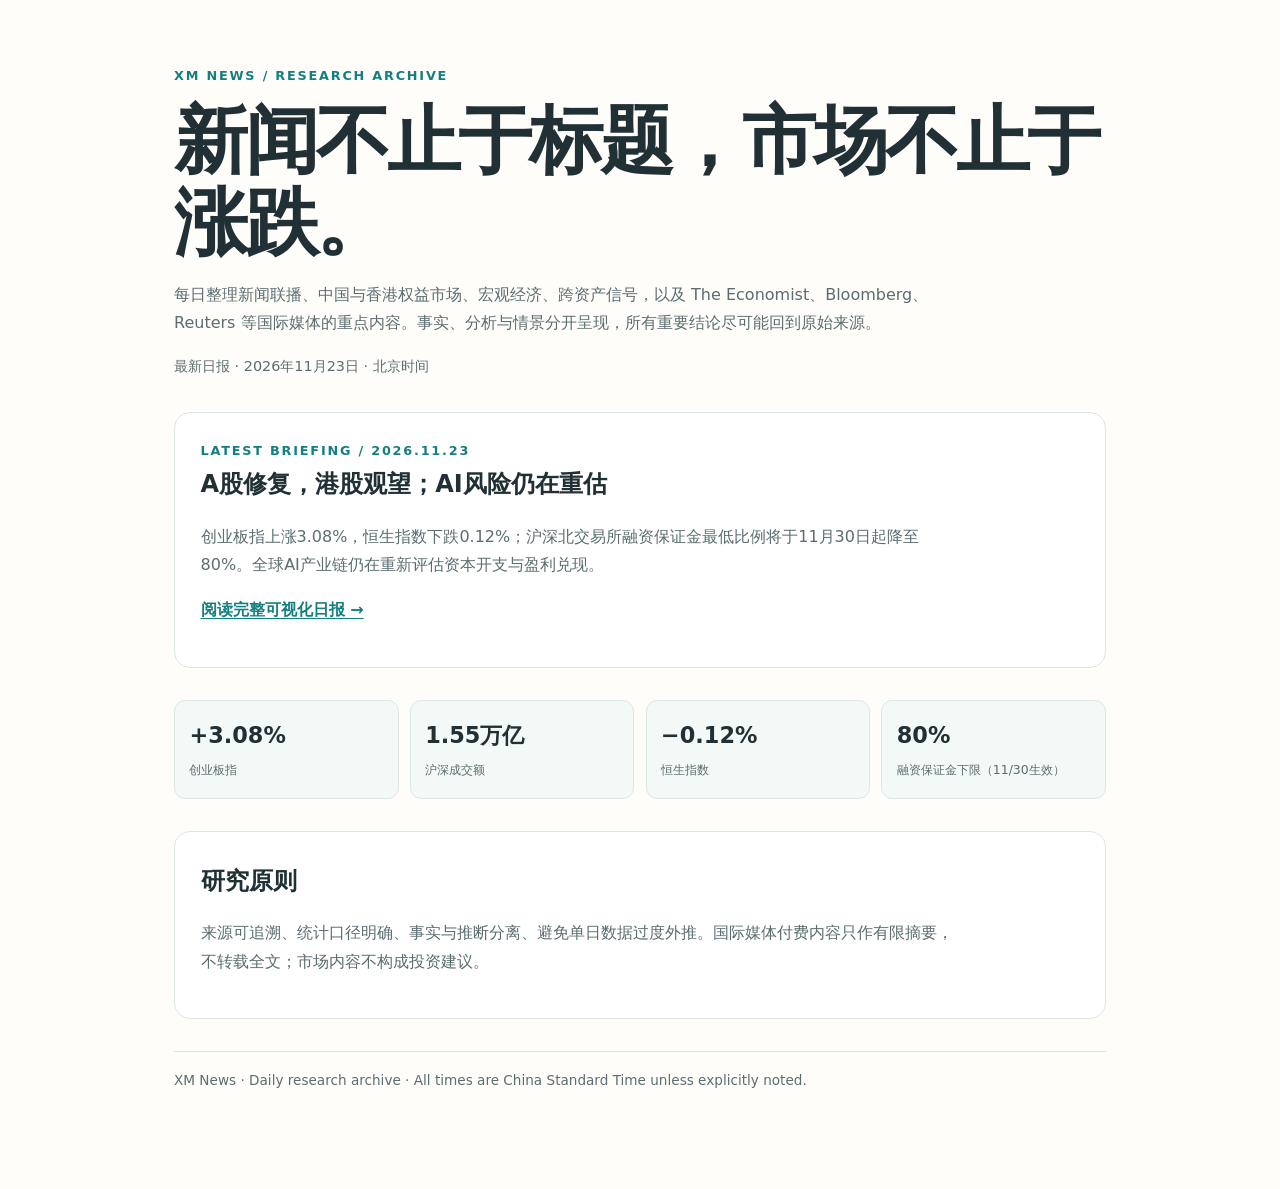
==== index.html @ ab64735c "feat: add daily news research archive and Olah-style visual report" ====
<!doctype html>
<html lang="zh-CN">
<head>
<meta charset="utf-8">
<meta name="viewport" content="width=device-width,initial-scale=1">
<meta name="description" content="XM News：每日新闻联播、中国与香港市场、全球经济和国际媒体研究。">
<title>XM News｜每日新闻与全球市场研究</title>
<style>
:root{--ink:#203035;--muted:#5b6d71;--accent:#147f80;--paper:#fffdf9;--line:#dce8e4;--wash:#f3f9f6}
*{box-sizing:border-box}body{margin:0;background:var(--paper);color:var(--ink);font:16px/1.8 system-ui,-apple-system,"PingFang SC","Microsoft YaHei",sans-serif}
main{max-width:980px;margin:0 auto;padding:4rem 1.5rem 6rem}.kicker{color:var(--accent);font-size:.8rem;letter-spacing:.14em;font-weight:750}h1{font-size:clamp(2.4rem,7vw,4.6rem);line-height:1.12;letter-spacing:-.04em;margin:.8rem 0 1rem}p{color:var(--muted);max-width:760px}.date{font-size:.9rem;color:var(--muted)}.feature{margin:2rem 0;padding:1.6rem;border:1px solid var(--line);border-radius:1rem;background:white}.feature h2{margin:.1rem 0 .5rem;font-size:1.5rem}.feature a{color:var(--accent);font-weight:700;text-underline-offset:.2em}.metrics{display:grid;grid-template-columns:repeat(4,1fr);gap:.7rem;margin:1.5rem 0}.metric{padding:.9rem;border:1px solid var(--line);border-radius:.7rem;background:var(--wash)}.metric b{display:block;font-size:1.4rem}.metric span{font-size:.78rem;color:var(--muted)}footer{border-top:1px solid var(--line);padding-top:1rem;font-size:.85rem;color:var(--muted)}@media(max-width:600px){main{padding:2rem 1rem 4rem}.metrics{grid-template-columns:repeat(2,1fr)}}
</style>
</head>
<body><main>
<div class="kicker">XM NEWS / RESEARCH ARCHIVE</div>
<h1>新闻不止于标题，市场不止于涨跌。</h1>
<p>每日整理新闻联播、中国与香港权益市场、宏观经济、跨资产信号，以及 The Economist、Bloomberg、Reuters 等国际媒体的重点内容。事实、分析与情景分开呈现，所有重要结论尽可能回到原始来源。</p>
<p class="date">最新日报 · 2026年11月23日 · 北京时间</p>
<section class="feature">
<div class="kicker">LATEST BRIEFING / 2026.11.23</div>
<h2>A股修复，港股观望；AI风险仍在重估</h2>
<p>创业板指上涨3.08%，恒生指数下跌0.12%；沪深北交易所融资保证金最低比例将于11月30日起降至80%。全球AI产业链仍在重新评估资本开支与盈利兑现。</p>
<p><a href="posts/2026-11-23/">阅读完整可视化日报 →</a></p>
</section>
<div class="metrics">
<div class="metric"><b>+3.08%</b><span>创业板指</span></div>
<div class="metric"><b>1.55万亿</b><span>沪深成交额</span></div>
<div class="metric"><b>−0.12%</b><span>恒生指数</span></div>
<div class="metric"><b>80%</b><span>融资保证金下限（11/30生效）</span></div>
</div>
<section class="feature">
<h2>研究原则</h2>
<p>来源可追溯、统计口径明确、事实与推断分离、避免单日数据过度外推。国际媒体付费内容只作有限摘要，不转载全文；市场内容不构成投资建议。</p>
</section>
<footer>XM News · Daily research archive · All times are China Standard Time unless explicitly noted.</footer>
</main></body></html>
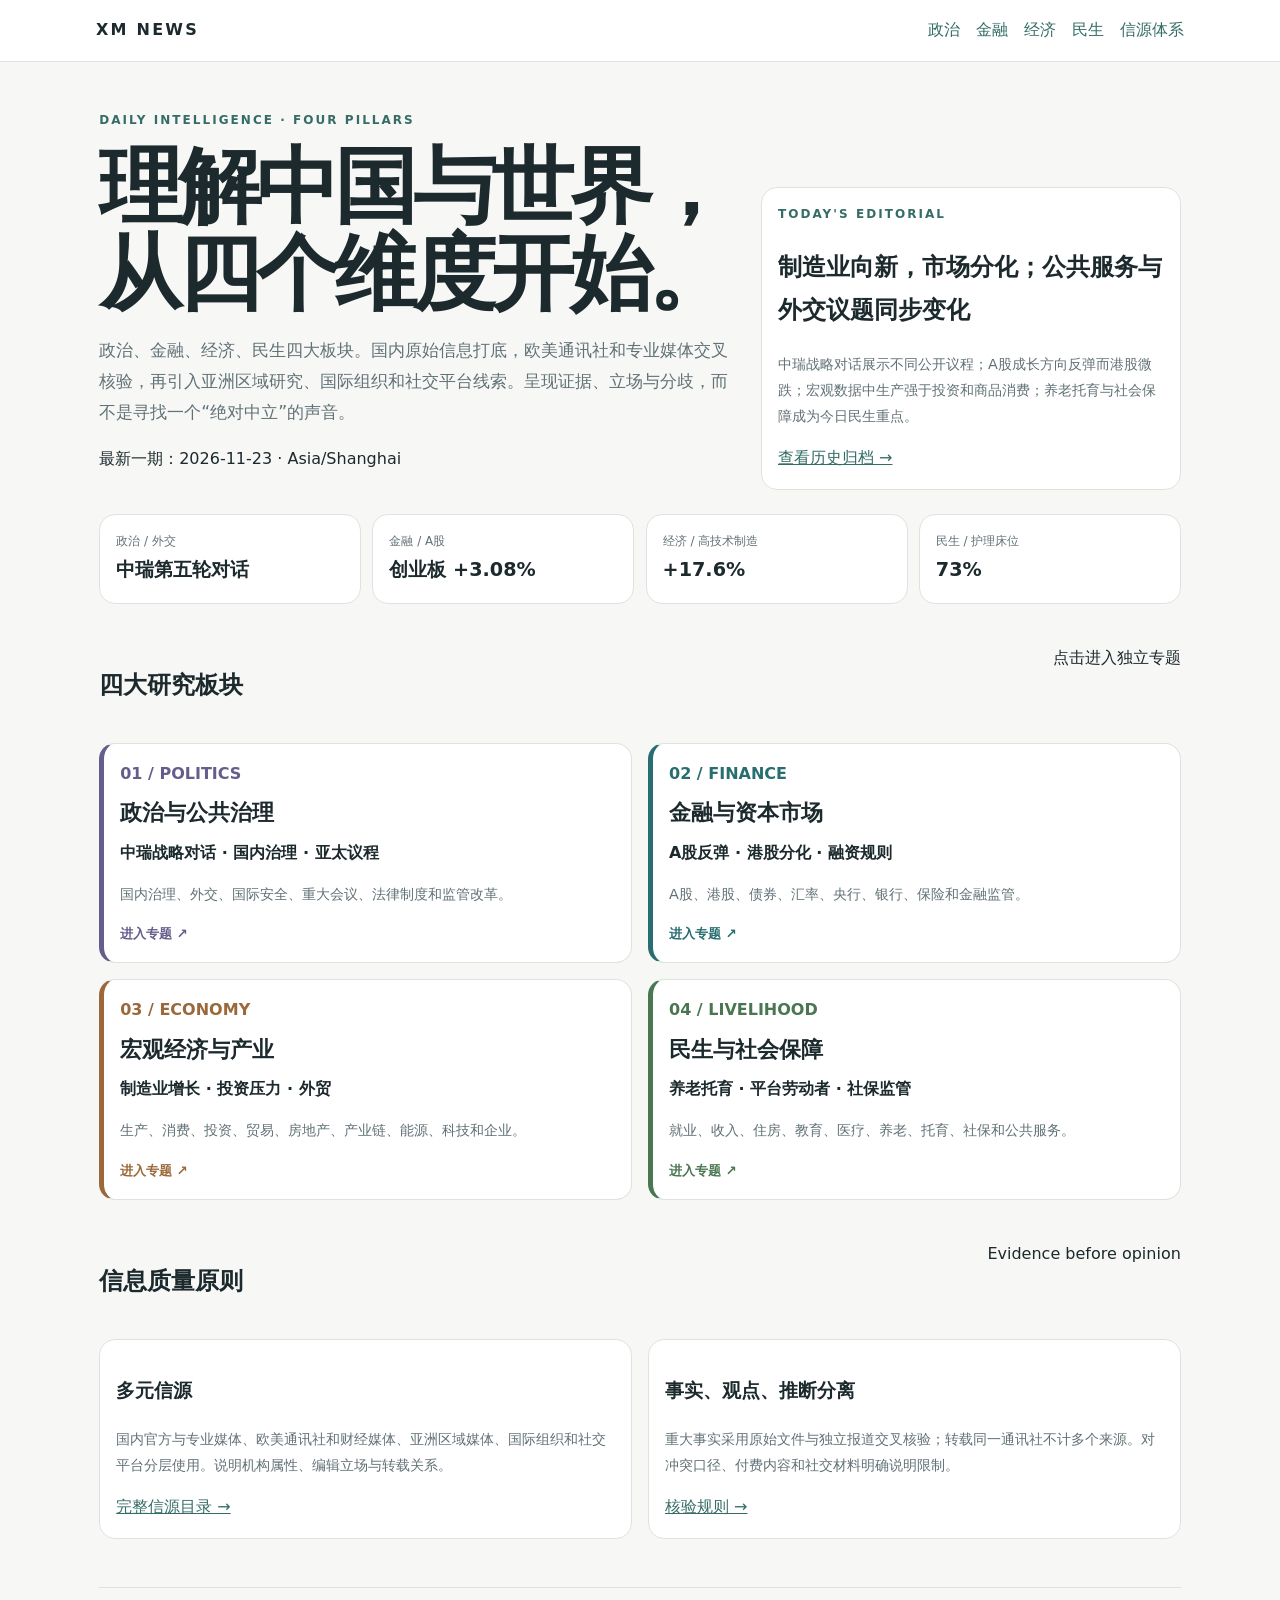
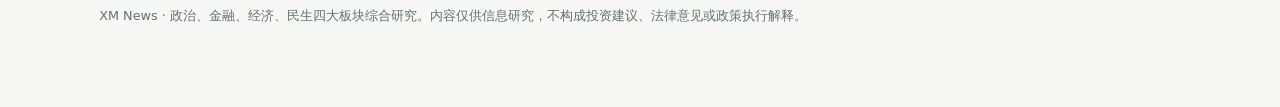
==== commit d00b7e03: "feat: restructure XM News into four-pillar research portal" ====
--- a/index.html
+++ b/index.html
@@ -1,36 +1,12 @@
-<!doctype html>
-<html lang="zh-CN">
-<head>
-<meta charset="utf-8">
-<meta name="viewport" content="width=device-width,initial-scale=1">
-<meta name="description" content="XM News：每日新闻联播、中国与香港市场、全球经济和国际媒体研究。">
-<title>XM News｜每日新闻与全球市场研究</title>
-<style>
-:root{--ink:#203035;--muted:#5b6d71;--accent:#147f80;--paper:#fffdf9;--line:#dce8e4;--wash:#f3f9f6}
-*{box-sizing:border-box}body{margin:0;background:var(--paper);color:var(--ink);font:16px/1.8 system-ui,-apple-system,"PingFang SC","Microsoft YaHei",sans-serif}
-main{max-width:980px;margin:0 auto;padding:4rem 1.5rem 6rem}.kicker{color:var(--accent);font-size:.8rem;letter-spacing:.14em;font-weight:750}h1{font-size:clamp(2.4rem,7vw,4.6rem);line-height:1.12;letter-spacing:-.04em;margin:.8rem 0 1rem}p{color:var(--muted);max-width:760px}.date{font-size:.9rem;color:var(--muted)}.feature{margin:2rem 0;padding:1.6rem;border:1px solid var(--line);border-radius:1rem;background:white}.feature h2{margin:.1rem 0 .5rem;font-size:1.5rem}.feature a{color:var(--accent);font-weight:700;text-underline-offset:.2em}.metrics{display:grid;grid-template-columns:repeat(4,1fr);gap:.7rem;margin:1.5rem 0}.metric{padding:.9rem;border:1px solid var(--line);border-radius:.7rem;background:var(--wash)}.metric b{display:block;font-size:1.4rem}.metric span{font-size:.78rem;color:var(--muted)}footer{border-top:1px solid var(--line);padding-top:1rem;font-size:.85rem;color:var(--muted)}@media(max-width:600px){main{padding:2rem 1rem 4rem}.metrics{grid-template-columns:repeat(2,1fr)}}
-</style>
-</head>
-<body><main>
-<div class="kicker">XM NEWS / RESEARCH ARCHIVE</div>
-<h1>新闻不止于标题，市场不止于涨跌。</h1>
-<p>每日整理新闻联播、中国与香港权益市场、宏观经济、跨资产信号，以及 The Economist、Bloomberg、Reuters 等国际媒体的重点内容。事实、分析与情景分开呈现，所有重要结论尽可能回到原始来源。</p>
-<p class="date">最新日报 · 2026年11月23日 · 北京时间</p>
-<section class="feature">
-<div class="kicker">LATEST BRIEFING / 2026.11.23</div>
-<h2>A股修复，港股观望；AI风险仍在重估</h2>
-<p>创业板指上涨3.08%，恒生指数下跌0.12%；沪深北交易所融资保证金最低比例将于11月30日起降至80%。全球AI产业链仍在重新评估资本开支与盈利兑现。</p>
-<p><a href="posts/2026-11-23/">阅读完整可视化日报 →</a></p>
-</section>
-<div class="metrics">
-<div class="metric"><b>+3.08%</b><span>创业板指</span></div>
-<div class="metric"><b>1.55万亿</b><span>沪深成交额</span></div>
-<div class="metric"><b>−0.12%</b><span>恒生指数</span></div>
-<div class="metric"><b>80%</b><span>融资保证金下限（11/30生效）</span></div>
-</div>
-<section class="feature">
-<h2>研究原则</h2>
-<p>来源可追溯、统计口径明确、事实与推断分离、避免单日数据过度外推。国际媒体付费内容只作有限摘要，不转载全文；市场内容不构成投资建议。</p>
-</section>
-<footer>XM News · Daily research archive · All times are China Standard Time unless explicitly noted.</footer>
-</main></body></html>+<!doctype html><html lang="zh-CN"><head><meta charset="utf-8"><meta name="viewport" content="width=device-width,initial-scale=1"><meta name="description" content="XM News政治、金融、经济、民生四大板块，多元信源与交叉验证。"><title>XM News｜四大板块</title><style>
+:root{--ink:#1c292d;--muted:#617176;--line:#dce4e0;--paper:#f7f8f6;--violet:#655d8b;--teal:#286d70;--ochre:#9a683a;--green:#4b7652}*{box-sizing:border-box}body{margin:0;background:var(--paper);color:var(--ink);font:16px/1.8 system-ui,"PingFang SC",sans-serif}a{color:#356d66}a:focus-visible{outline:3px solid #356d66;outline-offset:3px}header{background:white;border-bottom:1px solid var(--line)}.top{max-width:1120px;margin:auto;padding:1rem;display:flex;justify-content:space-between;gap:1rem;flex-wrap:wrap}.brand{font-weight:900;letter-spacing:.14em;color:var(--ink);text-decoration:none}nav{display:flex;gap:1rem;flex-wrap:wrap}nav a{text-decoration:none}main{max-width:1120px;margin:auto;padding:3rem 1.2rem 5rem}.hero{display:grid;grid-template-columns:1.2fr .8fr;gap:2rem;align-items:end}.kicker{font-size:.75rem;letter-spacing:.17em;color:#356d66;font-weight:850}h1{font-size:clamp(2.7rem,7vw,5.2rem);line-height:1.05;letter-spacing:-.055em;margin:.7rem 0}.deck{color:var(--muted);font-size:1.08rem}.panel,.pillar,.metric{background:white;border:1px solid var(--line);border-radius:1rem;padding:1rem}.panel p,.pillar p{color:var(--muted);font-size:.9rem}.metrics{display:grid;grid-template-columns:repeat(4,1fr);gap:.7rem;margin:1.5rem 0 2.5rem}.metric span{display:block;color:var(--muted);font-size:.75rem}.metric strong{font-size:1.2rem}.head{display:flex;justify-content:space-between;margin:2.5rem 0 1rem}.cards,.twocol{display:grid;grid-template-columns:1fr 1fr;gap:1rem}.pillar{display:flex;flex-direction:column;min-height:210px;text-decoration:none;color:var(--ink);border-left:5px solid var(--c)}.pillar span,.pillar small{color:var(--c);font-weight:850}.pillar h3{font-size:1.35rem;margin:.35rem 0}.pillar small{margin-top:auto}.politics{--c:var(--violet)}.finance{--c:var(--teal)}.economy{--c:var(--ochre)}.livelihood{--c:var(--green)}footer{margin-top:3rem;border-top:1px solid var(--line);padding-top:1rem;color:var(--muted);font-size:.8rem}@media(max-width:720px){.hero{grid-template-columns:1fr}.cards,.twocol{grid-template-columns:1fr}.metrics{grid-template-columns:1fr 1fr}}@media print{nav{display:none}}@media(prefers-reduced-motion:reduce){*{scroll-behavior:auto!important}}</style></head><body>
+<header><div class="top"><a class="brand" href="https://1998x-stack.github.io/xm-news/">XM NEWS</a><nav><a href="https://1998x-stack.github.io/xm-news/politics/">政治</a><a href="https://1998x-stack.github.io/xm-news/finance/">金融</a><a href="https://1998x-stack.github.io/xm-news/economy/">经济</a><a href="https://1998x-stack.github.io/xm-news/livelihood/">民生</a><a href="https://1998x-stack.github.io/xm-news/source-guide/">信源体系</a></nav></div></header>
+<main><div class="hero"><div><div class="kicker">DAILY INTELLIGENCE · FOUR PILLARS</div><h1>理解中国与世界，<br>从四个维度开始。</h1><p class="deck">政治、金融、经济、民生四大板块。国内原始信息打底，欧美通讯社和专业媒体交叉核验，再引入亚洲区域研究、国际组织和社交平台线索。呈现证据、立场与分歧，而不是寻找一个“绝对中立”的声音。</p><p>最新一期：2026-11-23 · Asia/Shanghai</p></div><section class="panel"><div class="kicker">TODAY'S EDITORIAL</div><h2>制造业向新，市场分化；公共服务与外交议题同步变化</h2><p>中瑞战略对话展示不同公开议程；A股成长方向反弹而港股微跌；宏观数据中生产强于投资和商品消费；养老托育与社会保障成为今日民生重点。</p><a href="https://1998x-stack.github.io/xm-news/archive/">查看历史归档 →</a></section></div>
+<div class="metrics"><div class="metric"><span>政治 / 外交</span><strong>中瑞第五轮对话</strong></div><div class="metric"><span>金融 / A股</span><strong>创业板 +3.08%</strong></div><div class="metric"><span>经济 / 高技术制造</span><strong>+17.6%</strong></div><div class="metric"><span>民生 / 护理床位</span><strong>73%</strong></div></div>
+<div class="head"><h2>四大研究板块</h2><span>点击进入独立专题</span></div><div class="cards">
+<a class="pillar politics" href="https://1998x-stack.github.io/xm-news/politics/"><span>01 / POLITICS</span><h3>政治与公共治理</h3><strong>中瑞战略对话 · 国内治理 · 亚太议程</strong><p>国内治理、外交、国际安全、重大会议、法律制度和监管改革。</p><small>进入专题 ↗</small></a>
+<a class="pillar finance" href="https://1998x-stack.github.io/xm-news/finance/"><span>02 / FINANCE</span><h3>金融与资本市场</h3><strong>A股反弹 · 港股分化 · 融资规则</strong><p>A股、港股、债券、汇率、央行、银行、保险和金融监管。</p><small>进入专题 ↗</small></a>
+<a class="pillar economy" href="https://1998x-stack.github.io/xm-news/economy/"><span>03 / ECONOMY</span><h3>宏观经济与产业</h3><strong>制造业增长 · 投资压力 · 外贸</strong><p>生产、消费、投资、贸易、房地产、产业链、能源、科技和企业。</p><small>进入专题 ↗</small></a>
+<a class="pillar livelihood" href="https://1998x-stack.github.io/xm-news/livelihood/"><span>04 / LIVELIHOOD</span><h3>民生与社会保障</h3><strong>养老托育 · 平台劳动者 · 社保监管</strong><p>就业、收入、住房、教育、医疗、养老、托育、社保和公共服务。</p><small>进入专题 ↗</small></a></div>
+<div class="head"><h2>信息质量原则</h2><span>Evidence before opinion</span></div><div class="twocol"><section class="panel"><h3>多元信源</h3><p>国内官方与专业媒体、欧美通讯社和财经媒体、亚洲区域媒体、国际组织和社交平台分层使用。说明机构属性、编辑立场与转载关系。</p><a href="https://1998x-stack.github.io/xm-news/source-guide/">完整信源目录 →</a></section><section class="panel"><h3>事实、观点、推断分离</h3><p>重大事实采用原始文件与独立报道交叉核验；转载同一通讯社不计多个来源。对冲突口径、付费内容和社交材料明确说明限制。</p><a href="https://github.com/1998x-stack/xm-news/blob/main/docs/source-directory.md">核验规则 →</a></section></div>
+<footer>XM News · 政治、金融、经济、民生四大板块综合研究。内容仅供信息研究，不构成投资建议、法律意见或政策执行解释。</footer></main></body></html>
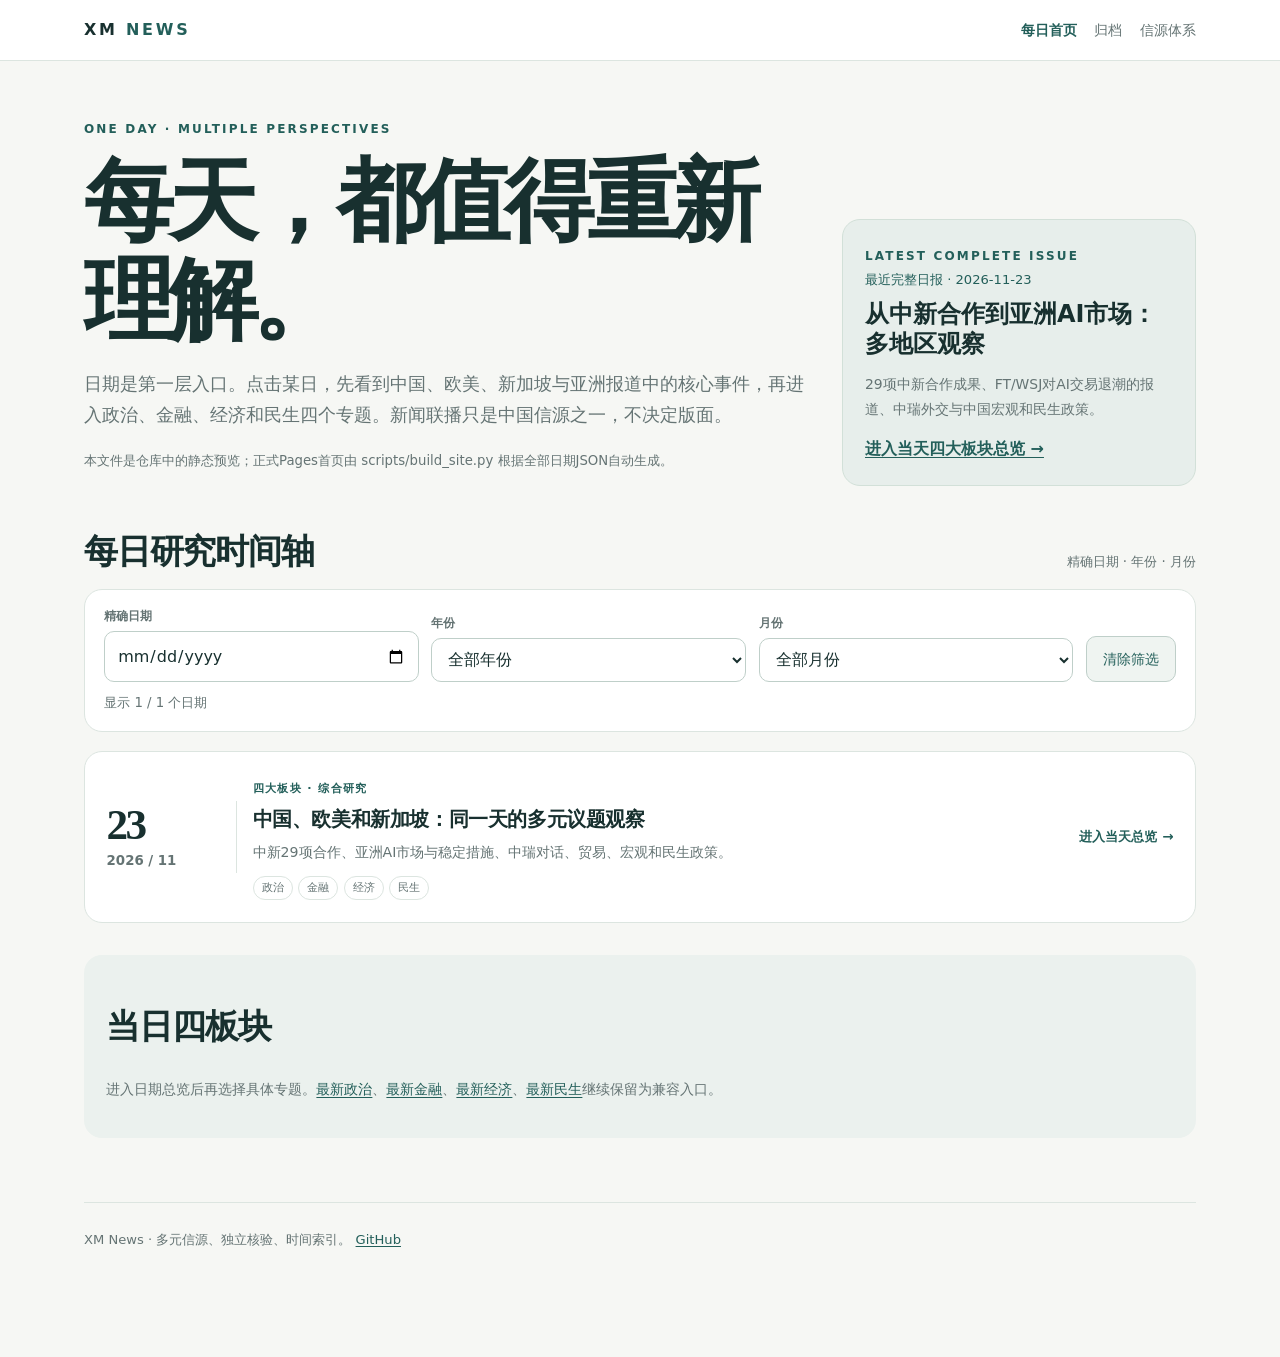
==== commit d494db18: "feat: date-first XM News archive and cross-regional event hubs" ====
--- a/index.html
+++ b/index.html
@@ -1,12 +1,11 @@
-<!doctype html><html lang="zh-CN"><head><meta charset="utf-8"><meta name="viewport" content="width=device-width,initial-scale=1"><meta name="description" content="XM News政治、金融、经济、民生四大板块，多元信源与交叉验证。"><title>XM News｜四大板块</title><style>
-:root{--ink:#1c292d;--muted:#617176;--line:#dce4e0;--paper:#f7f8f6;--violet:#655d8b;--teal:#286d70;--ochre:#9a683a;--green:#4b7652}*{box-sizing:border-box}body{margin:0;background:var(--paper);color:var(--ink);font:16px/1.8 system-ui,"PingFang SC",sans-serif}a{color:#356d66}a:focus-visible{outline:3px solid #356d66;outline-offset:3px}header{background:white;border-bottom:1px solid var(--line)}.top{max-width:1120px;margin:auto;padding:1rem;display:flex;justify-content:space-between;gap:1rem;flex-wrap:wrap}.brand{font-weight:900;letter-spacing:.14em;color:var(--ink);text-decoration:none}nav{display:flex;gap:1rem;flex-wrap:wrap}nav a{text-decoration:none}main{max-width:1120px;margin:auto;padding:3rem 1.2rem 5rem}.hero{display:grid;grid-template-columns:1.2fr .8fr;gap:2rem;align-items:end}.kicker{font-size:.75rem;letter-spacing:.17em;color:#356d66;font-weight:850}h1{font-size:clamp(2.7rem,7vw,5.2rem);line-height:1.05;letter-spacing:-.055em;margin:.7rem 0}.deck{color:var(--muted);font-size:1.08rem}.panel,.pillar,.metric{background:white;border:1px solid var(--line);border-radius:1rem;padding:1rem}.panel p,.pillar p{color:var(--muted);font-size:.9rem}.metrics{display:grid;grid-template-columns:repeat(4,1fr);gap:.7rem;margin:1.5rem 0 2.5rem}.metric span{display:block;color:var(--muted);font-size:.75rem}.metric strong{font-size:1.2rem}.head{display:flex;justify-content:space-between;margin:2.5rem 0 1rem}.cards,.twocol{display:grid;grid-template-columns:1fr 1fr;gap:1rem}.pillar{display:flex;flex-direction:column;min-height:210px;text-decoration:none;color:var(--ink);border-left:5px solid var(--c)}.pillar span,.pillar small{color:var(--c);font-weight:850}.pillar h3{font-size:1.35rem;margin:.35rem 0}.pillar small{margin-top:auto}.politics{--c:var(--violet)}.finance{--c:var(--teal)}.economy{--c:var(--ochre)}.livelihood{--c:var(--green)}footer{margin-top:3rem;border-top:1px solid var(--line);padding-top:1rem;color:var(--muted);font-size:.8rem}@media(max-width:720px){.hero{grid-template-columns:1fr}.cards,.twocol{grid-template-columns:1fr}.metrics{grid-template-columns:1fr 1fr}}@media print{nav{display:none}}@media(prefers-reduced-motion:reduce){*{scroll-behavior:auto!important}}</style></head><body>
-<header><div class="top"><a class="brand" href="https://1998x-stack.github.io/xm-news/">XM NEWS</a><nav><a href="https://1998x-stack.github.io/xm-news/politics/">政治</a><a href="https://1998x-stack.github.io/xm-news/finance/">金融</a><a href="https://1998x-stack.github.io/xm-news/economy/">经济</a><a href="https://1998x-stack.github.io/xm-news/livelihood/">民生</a><a href="https://1998x-stack.github.io/xm-news/source-guide/">信源体系</a></nav></div></header>
-<main><div class="hero"><div><div class="kicker">DAILY INTELLIGENCE · FOUR PILLARS</div><h1>理解中国与世界，<br>从四个维度开始。</h1><p class="deck">政治、金融、经济、民生四大板块。国内原始信息打底，欧美通讯社和专业媒体交叉核验，再引入亚洲区域研究、国际组织和社交平台线索。呈现证据、立场与分歧，而不是寻找一个“绝对中立”的声音。</p><p>最新一期：2026-11-23 · Asia/Shanghai</p></div><section class="panel"><div class="kicker">TODAY'S EDITORIAL</div><h2>制造业向新，市场分化；公共服务与外交议题同步变化</h2><p>中瑞战略对话展示不同公开议程；A股成长方向反弹而港股微跌；宏观数据中生产强于投资和商品消费；养老托育与社会保障成为今日民生重点。</p><a href="https://1998x-stack.github.io/xm-news/archive/">查看历史归档 →</a></section></div>
-<div class="metrics"><div class="metric"><span>政治 / 外交</span><strong>中瑞第五轮对话</strong></div><div class="metric"><span>金融 / A股</span><strong>创业板 +3.08%</strong></div><div class="metric"><span>经济 / 高技术制造</span><strong>+17.6%</strong></div><div class="metric"><span>民生 / 护理床位</span><strong>73%</strong></div></div>
-<div class="head"><h2>四大研究板块</h2><span>点击进入独立专题</span></div><div class="cards">
-<a class="pillar politics" href="https://1998x-stack.github.io/xm-news/politics/"><span>01 / POLITICS</span><h3>政治与公共治理</h3><strong>中瑞战略对话 · 国内治理 · 亚太议程</strong><p>国内治理、外交、国际安全、重大会议、法律制度和监管改革。</p><small>进入专题 ↗</small></a>
-<a class="pillar finance" href="https://1998x-stack.github.io/xm-news/finance/"><span>02 / FINANCE</span><h3>金融与资本市场</h3><strong>A股反弹 · 港股分化 · 融资规则</strong><p>A股、港股、债券、汇率、央行、银行、保险和金融监管。</p><small>进入专题 ↗</small></a>
-<a class="pillar economy" href="https://1998x-stack.github.io/xm-news/economy/"><span>03 / ECONOMY</span><h3>宏观经济与产业</h3><strong>制造业增长 · 投资压力 · 外贸</strong><p>生产、消费、投资、贸易、房地产、产业链、能源、科技和企业。</p><small>进入专题 ↗</small></a>
-<a class="pillar livelihood" href="https://1998x-stack.github.io/xm-news/livelihood/"><span>04 / LIVELIHOOD</span><h3>民生与社会保障</h3><strong>养老托育 · 平台劳动者 · 社保监管</strong><p>就业、收入、住房、教育、医疗、养老、托育、社保和公共服务。</p><small>进入专题 ↗</small></a></div>
-<div class="head"><h2>信息质量原则</h2><span>Evidence before opinion</span></div><div class="twocol"><section class="panel"><h3>多元信源</h3><p>国内官方与专业媒体、欧美通讯社和财经媒体、亚洲区域媒体、国际组织和社交平台分层使用。说明机构属性、编辑立场与转载关系。</p><a href="https://1998x-stack.github.io/xm-news/source-guide/">完整信源目录 →</a></section><section class="panel"><h3>事实、观点、推断分离</h3><p>重大事实采用原始文件与独立报道交叉核验；转载同一通讯社不计多个来源。对冲突口径、付费内容和社交材料明确说明限制。</p><a href="https://github.com/1998x-stack/xm-news/blob/main/docs/source-directory.md">核验规则 →</a></section></div>
-<footer>XM News · 政治、金融、经济、民生四大板块综合研究。内容仅供信息研究，不构成投资建议、法律意见或政策执行解释。</footer></main></body></html>+<!doctype html>
+<html lang="zh-CN"><head><meta charset="utf-8"><meta name="viewport" content="width=device-width,initial-scale=1"><meta name="description" content="XM News每日跨地区新闻研究档案：选择日期，阅读当天中国、欧美、新加坡与亚洲媒体观察，再进入政治、金融、经济和民生四篇专题。"><title>XM News｜每日新闻观察</title><link rel="stylesheet" href="assets/site.css"></head>
+<body><a class="skip" href="#main">跳转正文</a><header class="site-head"><div class="head-in"><a class="logo" href="https://1998x-stack.github.io/xm-news/">XM <span>NEWS</span></a><nav class="global-nav" aria-label="主导航"><a href="https://1998x-stack.github.io/xm-news/" aria-current="page">每日首页</a><a href="https://1998x-stack.github.io/xm-news/archive/">归档</a><a href="https://1998x-stack.github.io/xm-news/source-guide/">信源体系</a></nav></div></header>
+<main id="main" class="wrap">
+<div class="hero"><div><span class="eyebrow">ONE DAY · MULTIPLE PERSPECTIVES</span><h1>每天，都值得重新理解。</h1><p class="intro">日期是第一层入口。点击某日，先看到中国、欧美、新加坡与亚洲报道中的核心事件，再进入政治、金融、经济和民生四个专题。新闻联播只是中国信源之一，不决定版面。</p><p class="small">本文件是仓库中的静态预览；正式Pages首页由 scripts/build_site.py 根据全部日期JSON自动生成。</p></div><aside class="hero-side"><span class="eyebrow">LATEST COMPLETE ISSUE</span><time datetime="2026-11-23">最近完整日报 · 2026-11-23</time><strong>从中新合作到亚洲AI市场：多地区观察</strong><p>29项中新合作成果、FT/WSJ对AI交易退潮的报道、中瑞外交与中国宏观和民生政策。</p><a href="https://1998x-stack.github.io/xm-news/issues/2026-11-23/">进入当天四大板块总览 →</a></aside></div>
+<section id="daily-archive"><div class="section-title"><h2>每日研究时间轴</h2><small>精确日期 · 年份 · 月份</small></div>
+<div class="filter-panel"><div class="filter-bar"><div class="filter-control"><label for="date-filter">精确日期</label><input type="date" id="date-filter"></div><div class="filter-control"><label for="year-filter">年份</label><select id="year-filter"><option value="">全部年份</option><option value="2026">2026</option></select></div><div class="filter-control"><label for="month-filter">月份</label><select id="month-filter"><option value="">全部月份</option><option value="11">11月</option></select></div><button type="button" id="reset-filter" class="clear">清除筛选</button></div><p id="filter-status" class="result-status" role="status" aria-live="polite">共1个可访问日期</p></div>
+<div class="timeline" id="daily-list"><a class="day-card" data-date="2026-11-23" href="https://1998x-stack.github.io/xm-news/issues/2026-11-23/"><div class="day-date"><strong>23</strong><small>2026 / 11</small></div><div class="day-body"><span class="issue-label">四大板块 · 综合研究</span><h3>中国、欧美和新加坡：同一天的多元议题观察</h3><p>中新29项合作、亚洲AI市场与稳定措施、中瑞对话、贸易、宏观和民生政策。</p><div class="topic-tags"><span class="topic-tag">政治</span><span class="topic-tag">金融</span><span class="topic-tag">经济</span><span class="topic-tag">民生</span></div></div><span class="day-arrow">进入当天总览 →</span></a></div>
+<div id="filter-empty" class="empty" hidden><strong>该日期暂无已发布日报</strong><p>请调整过滤条件。</p></div></section>
+<section class="method"><h2>当日四板块</h2><p>进入日期总览后再选择具体专题。<a href="https://1998x-stack.github.io/xm-news/politics/">最新政治</a>、<a href="https://1998x-stack.github.io/xm-news/finance/">最新金融</a>、<a href="https://1998x-stack.github.io/xm-news/economy/">最新经济</a>、<a href="https://1998x-stack.github.io/xm-news/livelihood/">最新民生</a>继续保留为兼容入口。</p></section>
+<footer class="footer">XM News · 多元信源、独立核验、时间索引。 <a href="https://github.com/1998x-stack/xm-news">GitHub</a></footer></main><script src="assets/filters.js" defer></script></body></html>
--- a/assets/site.css
+++ b/assets/site.css
@@ -0,0 +1,19 @@
+
+:root{--paper:#f6f7f4;--white:#fff;--ink:#18302f;--muted:#657474;--line:#dce5e0;--jade:#235f5a;--violet:#685c89;--teal:#266f77;--ochre:#9a6a35;--forest:#497553;--radius:18px;--w:1160px}
+*{box-sizing:border-box}html{scroll-behavior:smooth}body{margin:0;background:var(--paper);color:var(--ink);font:16px/1.75 system-ui,-apple-system,"PingFang SC","Microsoft YaHei",sans-serif;-webkit-font-smoothing:antialiased}a{color:var(--jade);text-underline-offset:.18em}a:focus-visible,button:focus-visible,input:focus-visible,select:focus-visible{outline:3px solid #3a9d84;outline-offset:3px}
+.sr-only{position:absolute;clip:rect(0,0,0,0);width:1px;height:1px;overflow:hidden;white-space:nowrap}.skip{position:absolute;top:-50px;left:1rem;background:#fff;padding:.5rem;z-index:10}.skip:focus{top:.5rem}
+.site-head{background:var(--white);border-bottom:1px solid var(--line)}.head-in{max-width:var(--w);margin:auto;padding:1rem 1.5rem;display:flex;align-items:center;justify-content:space-between;gap:1rem;flex-wrap:wrap}.logo{color:var(--ink);font-weight:900;letter-spacing:.17em;text-decoration:none}.logo span{color:var(--jade)}.global-nav{display:flex;gap:1.1rem;flex-wrap:wrap}.global-nav a{color:var(--muted);text-decoration:none;font-size:.87rem}.global-nav a[aria-current]{color:var(--jade);font-weight:800}
+.wrap{max-width:var(--w);margin:auto;padding:3.3rem 1.5rem 5rem}.eyebrow{display:inline-block;font-size:.75rem;font-weight:850;letter-spacing:.18em;text-transform:uppercase;color:var(--jade)}h1,h2,h3,p{overflow-wrap:break-word}h1{font-size:clamp(2.8rem,7vw,5.6rem);font-weight:850;letter-spacing:-.068em;line-height:1.1;margin:.65rem 0 1.25rem}h2{font-size:clamp(1.5rem,3vw,2.15rem);letter-spacing:-.035em;line-height:1.25}h3{font-size:1.12rem;line-height:1.45}.intro{font-size:1.11rem;color:var(--muted);max-width:860px}.small,.muted{color:var(--muted)}.small{font-size:.83rem}
+.hero{display:grid;grid-template-columns:minmax(0,1.35fr) minmax(280px,.65fr);gap:1.5rem;align-items:end}.hero-side{background:#e7eeeb;border:1px solid #d2e0d8;border-radius:var(--radius);padding:1.35rem}.hero-side strong{display:block;font-size:1.5rem;line-height:1.25;margin:.4rem 0}.hero-side p{font-size:.87rem;color:var(--muted)}.hero-side a{font-weight:700}.hero-side time{display:block;font-variant-numeric:tabular-nums;color:var(--jade);font-size:.82rem}
+.stat-row{display:flex;gap:.75rem;flex-wrap:wrap;margin:1.5rem 0 2.8rem}.stat{background:var(--white);border:1px solid var(--line);border-radius:12px;padding:.75rem 1rem;flex:1;min-width:150px}.stat b{font-size:1.3rem;display:block}.stat small{color:var(--muted)}
+.section-title{display:flex;align-items:end;justify-content:space-between;gap:1rem;margin:2.8rem 0 1rem}.section-title h2{margin:0}.section-title small{color:var(--muted)}.filter-panel{background:#fff;border:1px solid var(--line);border-radius:var(--radius);padding:1rem 1.2rem;margin:1rem 0 1.2rem}.filter-bar{display:flex;align-items:end;gap:.8rem;flex-wrap:wrap}.filter-control{display:grid;gap:.22rem;min-width:150px;flex:1}.filter-control label{font-size:.76rem;font-weight:800;color:var(--muted)}.filter-control input,.filter-control select{font:inherit;background:#fff;color:var(--ink);border:1px solid #bfcfc9;border-radius:10px;padding:.58rem .75rem;min-height:44px;width:100%}.clear{font:inherit;font-size:.87rem;border:1px solid #bfcfc9;border-radius:10px;background:#eff4f1;color:var(--jade);padding:.6rem 1rem;min-height:44px;cursor:pointer}.result-status{font-size:.83rem;color:var(--muted);margin:.6rem 0 0}
+.timeline{display:grid;gap:1rem}.day-card{position:relative;display:grid;grid-template-columns:130px minmax(0,1fr) 110px;gap:1rem;align-items:center;background:#fff;border:1px solid var(--line);border-radius:var(--radius);padding:1.35rem;color:var(--ink);text-decoration:none;transition:transform .15s,border-color .15s,box-shadow .15s}.day-card:hover{transform:translateY(-2px);border-color:#9fbeb1;box-shadow:0 9px 24px #1645360b}.day-date{border-right:1px solid var(--line);font-variant-numeric:tabular-nums}.day-date strong{display:block;font:700 2.7rem/1.12 Georgia,serif;letter-spacing:-.065em}.day-date small{display:block;font-weight:700;color:var(--muted)}.day-body .issue-label{font-size:.71rem;letter-spacing:.12em;font-weight:850;color:var(--jade)}.day-body h3{margin:.2rem 0 .4rem;font-size:1.25rem;letter-spacing:-.02em}.day-body p{font-size:.88rem;color:var(--muted);margin:.35rem 0}.topic-tags{display:flex;gap:.35rem;flex-wrap:wrap;margin-top:.7rem}.topic-tag{font-size:.7rem;border:1px solid var(--line);color:var(--muted);border-radius:999px;padding:.08rem .5rem}.day-arrow{color:var(--jade);font-weight:800;justify-self:end;font-size:.84rem}.empty{display:none;background:#fff;border:1px dashed #b6c9c0;border-radius:var(--radius);padding:2.5rem;text-align:center;color:var(--muted)}.empty[hidden]{display:none}.empty:not([hidden]){display:block}
+.issue-kicker{font-size:.84rem;color:var(--jade);letter-spacing:.1em;font-weight:800}.breadcrumb{display:flex;gap:.5rem;align-items:center;flex-wrap:wrap;color:var(--muted);font-size:.82rem;margin-bottom:1.1rem}.breadcrumb a{color:var(--muted)}.issue-hero{padding-bottom:1.8rem;border-bottom:1px solid var(--line)}.issue-date{font-size:clamp(2.4rem,6.5vw,4.8rem);font-weight:900;letter-spacing:-.064em;margin:.4rem 0;line-height:1.1}.issue-hero .intro{max-width:960px}.asof{color:var(--muted);font-size:.8rem}
+.lens-grid{display:grid;grid-template-columns:repeat(3,minmax(0,1fr));gap:1rem}.lens{background:#fff;border:1px solid var(--line);border-radius:var(--radius);padding:1.2rem;min-width:0}.lens .symbol{font-size:1.3rem;color:var(--jade);font-weight:800}.lens h3{margin:.55rem 0 .35rem}.lens p{color:var(--muted);font-size:.87rem}.lens .outlet{display:block;font-size:.75rem;font-weight:800;color:var(--jade);letter-spacing:.02em}.disclosure{color:var(--muted);font-size:.78rem;margin:.9rem 0}
+.events{display:grid;grid-template-columns:repeat(2,minmax(0,1fr));gap:1rem}.event{background:#fff;border:1px solid var(--line);border-radius:var(--radius);padding:1.2rem;display:flex;flex-direction:column}.event .meta{display:flex;gap:.55rem;flex-wrap:wrap;font-size:.72rem;color:var(--jade);font-weight:800}.event h3{margin:.6rem 0 .25rem;font-size:1.22rem}.event p{font-size:.87rem;color:var(--muted);margin:.35rem 0}.event .sources{font-size:.76rem;color:var(--muted);margin-top:auto;padding-top:.8rem}.event a{font-size:.84rem;font-weight:800;margin-top:.6rem}.pillar-grid{display:grid;grid-template-columns:repeat(2,minmax(0,1fr));gap:1rem}.pillar{background:#fff;border:1px solid var(--line);border-left:5px solid var(--tone);border-radius:var(--radius);padding:1.2rem;text-decoration:none;color:var(--ink);min-height:200px}.pillar .num{font-size:.73rem;letter-spacing:.14em;color:var(--tone);font-weight:850}.pillar h3{font-size:1.34rem;margin:.4rem 0}.pillar p{font-size:.89rem;color:var(--muted);line-height:1.7}.pillar .go{display:block;color:var(--tone);font-size:.83rem;font-weight:800;margin-top:.8rem}.pillar.politics{--tone:var(--violet)}.pillar.finance{--tone:var(--teal)}.pillar.economy{--tone:var(--ochre)}.pillar.livelihood{--tone:var(--forest)}
+.flow-figure{background:#fff;border:1px solid var(--line);border-radius:var(--radius);padding:1.2rem;margin:1.4rem 0}.flow-figure svg{width:100%;height:auto;max-height:240px}.flow-figure figcaption{font-size:.8rem;color:var(--muted)}.method{background:#ebf1ee;border-radius:var(--radius);padding:1.4rem;margin-top:2rem}.method p{font-size:.88rem;color:var(--muted);max-width:900px}.note{border-top:1px solid var(--line);margin-top:1.5rem;padding-top:1rem;font-size:.82rem;color:var(--muted)}
+.footer{border-top:1px solid var(--line);margin-top:4rem;padding:1.6rem 0;font-size:.82rem;color:var(--muted)}.footer a{margin-right:1rem}
+@media(max-width:850px){.hero{grid-template-columns:1fr}.lens-grid{grid-template-columns:1fr}.day-card{grid-template-columns:95px minmax(0,1fr)}.day-arrow{grid-column:2;justify-self:start}.day-date strong{font-size:2.2rem}}
+@media(max-width:600px){.wrap{padding:1.9rem 1rem 3rem}.head-in{padding:.9rem 1rem}.events,.pillar-grid{grid-template-columns:1fr}.day-card{grid-template-columns:1fr}.day-date{border-right:0;border-bottom:1px solid var(--line);padding-bottom:.6rem;display:flex;align-items:baseline;gap:.65rem}.day-date strong{font-size:1.75rem}.day-arrow{grid-column:1}.filter-control{flex-basis:100%}.stat{min-width:120px}.flow-figure svg{max-height:165px}}
+@media print{.filter-panel,.global-nav,.clear{display:none}.day-card,.event,.pillar,.lens{break-inside:avoid}body{background:#fff}a{text-decoration:underline}.wrap{padding:1rem}}
+@media(prefers-reduced-motion:reduce){*,*:before,*:after{scroll-behavior:auto!important;transition:none!important;animation:none!important}}
